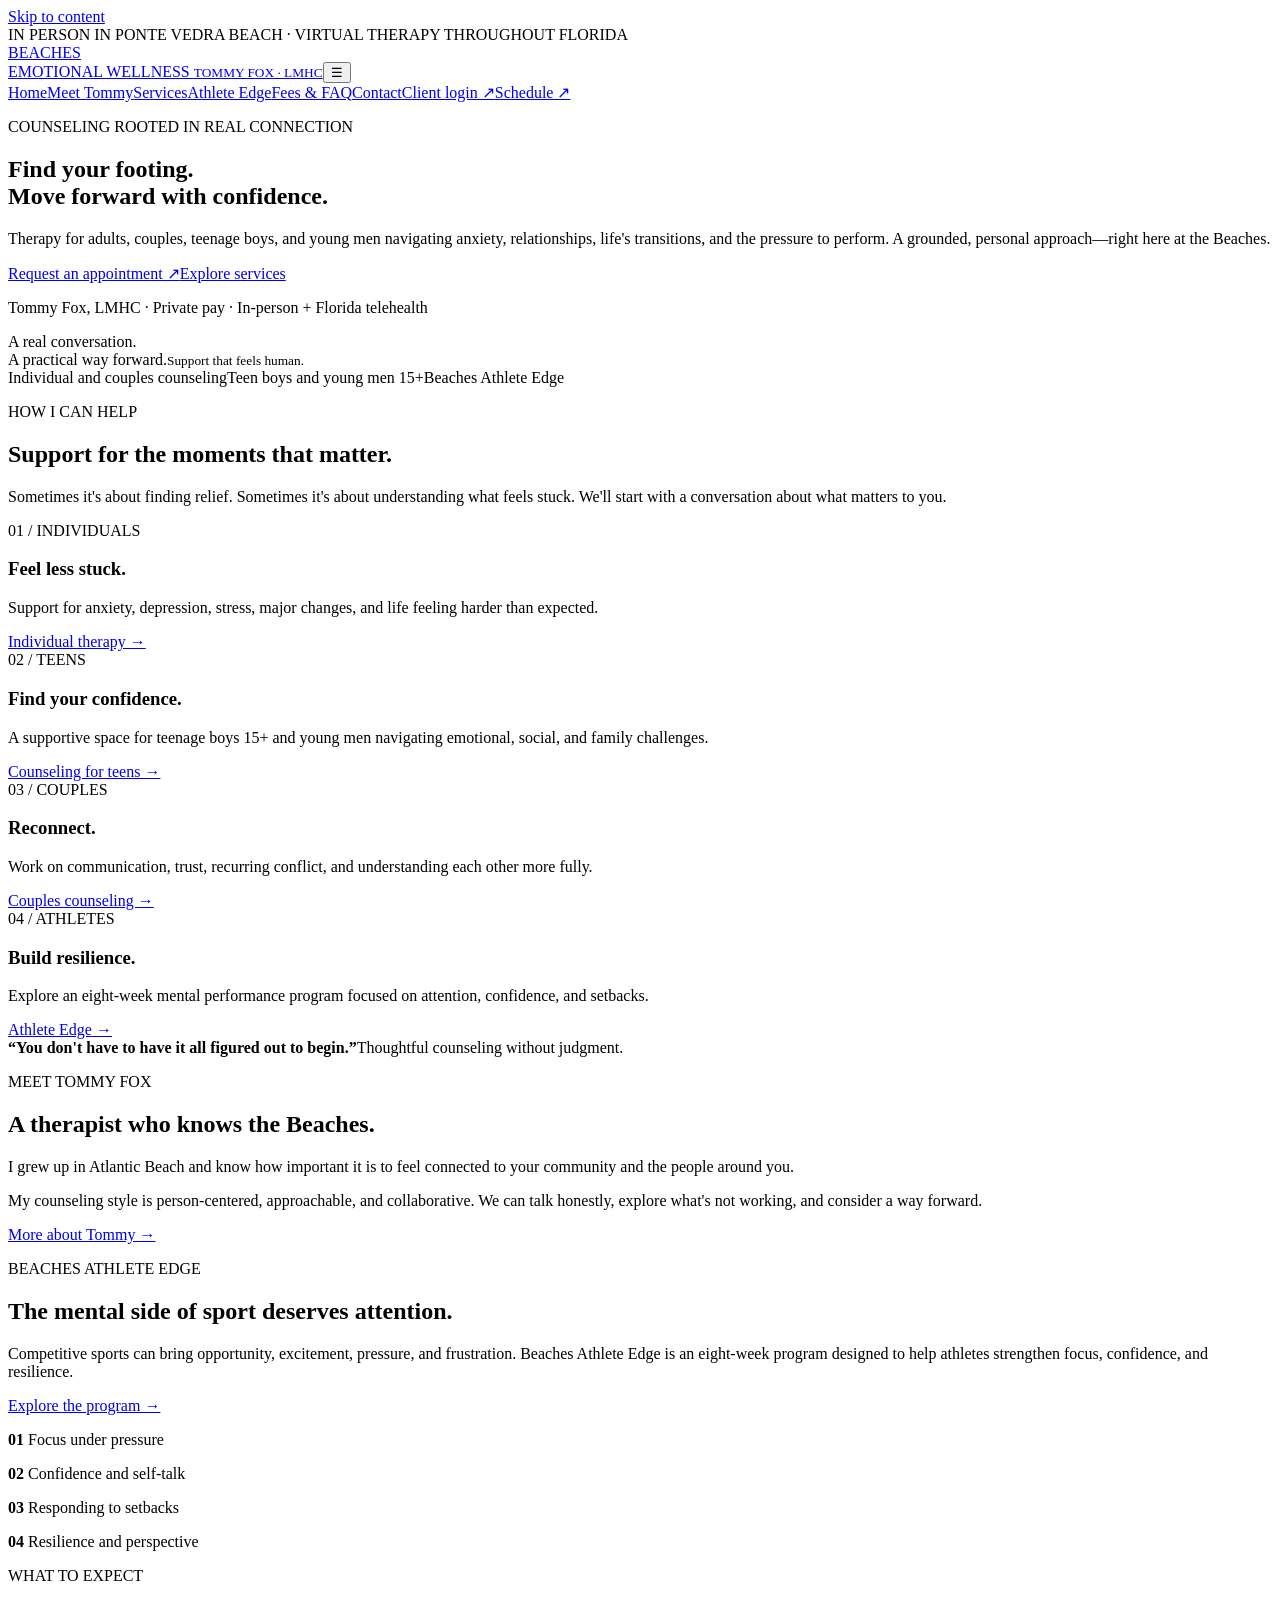
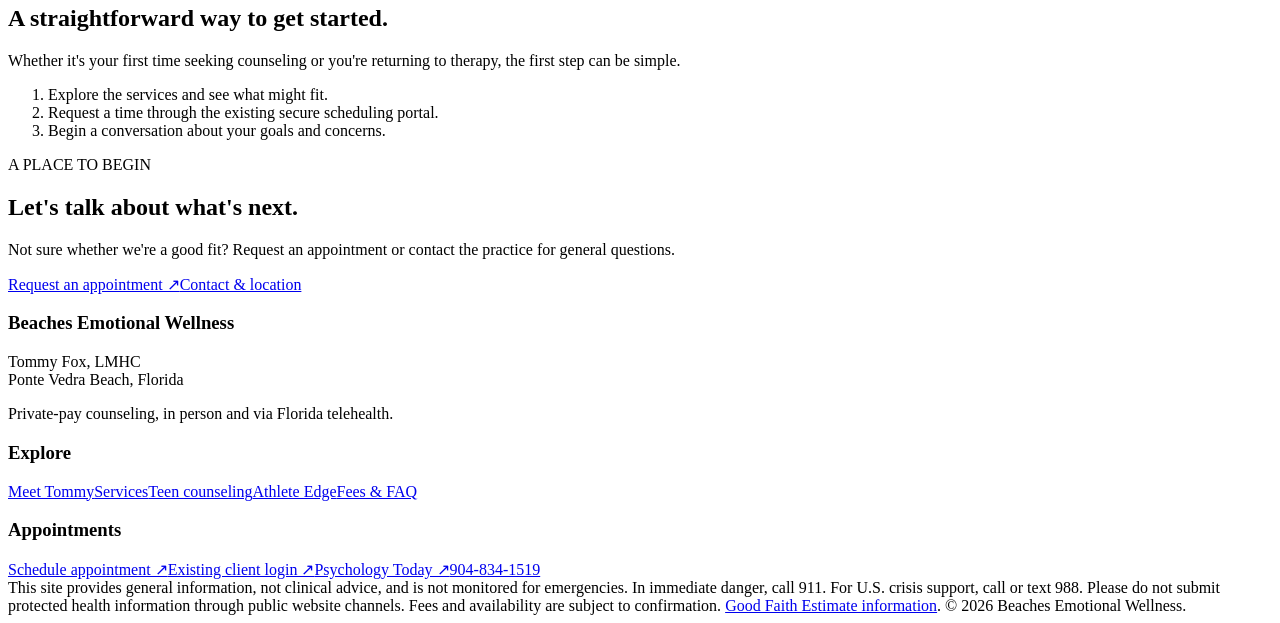
==== index.html @ 53a582b8 "Add index.html to Beaches Emotional Wellness site" ====
<!doctype html><html lang="en"><head><meta charset="utf-8"><meta name="viewport" content="width=device-width, initial-scale=1"><meta name="description" content="Private-pay counseling for adults, teen boys, couples and athletes in Ponte Vedra Beach and the Jacksonville Beaches."><meta name="theme-color" content="#f7f6f1"><title>Therapy in Ponte Vedra Beach | Beaches Emotional Wellness</title><link rel="stylesheet" href="assets/style.css"><script defer src="assets/site.js"></script></head><body><a class="skip" href="#main">Skip to content</a><div class="topbar">IN PERSON IN PONTE VEDRA BEACH · VIRTUAL THERAPY THROUGHOUT FLORIDA</div><header class="header"><div class="wrap header-content"><a class="brand" href="index.html">BEACHES<br>EMOTIONAL WELLNESS <small>TOMMY FOX · LMHC</small></a><button class="menu-toggle" aria-expanded="false" aria-controls="site-nav" aria-label="Toggle navigation">☰</button><nav id="site-nav" aria-label="Primary navigation"><a aria-current="page" href="index.html">Home</a><a  href="about.html">Meet Tommy</a><a  href="services.html">Services</a><a  href="athlete-edge.html">Athlete Edge</a><a  href="fees.html">Fees & FAQ</a><a  href="contact.html">Contact</a><a class="login" target="_blank" rel="noopener noreferrer" href="https://www.beachesemotionalwellness.com/sign-in">Client login ↗</a><a class="button solid small-button" target="_blank" rel="noopener noreferrer" href="https://www.beachesemotionalwellness.com/request/service">Schedule ↗</a></nav></div></header><main id="main"><section class="hero"><div class="wrap hero-grid"><div><p class="eyebrow">COUNSELING ROOTED IN REAL CONNECTION</p><h1>Find your footing.<br>Move forward with confidence.</h1><p class="lead">Therapy for adults, couples, teenage boys, and young men navigating anxiety, relationships, life's transitions, and the pressure to perform. A grounded, personal approach—right here at the Beaches.</p><div class="actions"><a class="button solid" href="https://www.beachesemotionalwellness.com/request/service" target="_blank" rel="noopener noreferrer">Request an appointment ↗</a><a class="button outline" href="services.html">Explore services</a></div><p class="micro">Tommy Fox, LMHC · Private pay · In-person + Florida telehealth</p></div><div class="hero-art"><div class="art-text">A real conversation.<br>A practical way forward.<small>Support that feels human.</small></div></div></div></section><div class="ribbon"><div class="wrap ribbon-content"><span>Individual and couples counseling</span><span>Teen boys and young men 15+</span><span>Beaches Athlete Edge</span></div></div><section class="section"><div class="wrap"><div class="intro"><p class="eyebrow">HOW I CAN HELP</p><h2>Support for the moments that matter.</h2><p class="lead">Sometimes it's about finding relief. Sometimes it's about understanding what feels stuck. We'll start with a conversation about what matters to you.</p></div><div class="cards four"><article class="tile"><span class="eyebrow">01 / INDIVIDUALS</span><h3>Feel less stuck.</h3><p>Support for anxiety, depression, stress, major changes, and life feeling harder than expected.</p><a class="inline-link" href="individual-therapy.html">Individual therapy →</a></article><article class="tile"><span class="eyebrow">02 / TEENS</span><h3>Find your confidence.</h3><p>A supportive space for teenage boys 15+ and young men navigating emotional, social, and family challenges.</p><a class="inline-link" href="teen-counseling.html">Counseling for teens →</a></article><article class="tile"><span class="eyebrow">03 / COUPLES</span><h3>Reconnect.</h3><p>Work on communication, trust, recurring conflict, and understanding each other more fully.</p><a class="inline-link" href="couples-counseling.html">Couples counseling →</a></article><article class="tile"><span class="eyebrow">04 / ATHLETES</span><h3>Build resilience.</h3><p>Explore an eight-week mental performance program focused on attention, confidence, and setbacks.</p><a class="inline-link" href="athlete-edge.html">Athlete Edge →</a></article></div></div></section><section class="section pale"><div class="wrap split"><div class="quote"><strong>“You don't have to have it all figured out to begin.”</strong><span>Thoughtful counseling without judgment.</span></div><div><p class="eyebrow">MEET TOMMY FOX</p><h2>A therapist who knows the Beaches.</h2><p>I grew up in Atlantic Beach and know how important it is to feel connected to your community and the people around you.</p><p>My counseling style is person-centered, approachable, and collaborative. We can talk honestly, explore what's not working, and consider a way forward.</p><a class="button outline" href="about.html">More about Tommy →</a></div></div></section><section class="section dark"><div class="wrap split"><div><p class="eyebrow light">BEACHES ATHLETE EDGE</p><h2>The mental side of sport deserves attention.</h2><p>Competitive sports can bring opportunity, excitement, pressure, and frustration. Beaches Athlete Edge is an eight-week program designed to help athletes strengthen focus, confidence, and resilience.</p><a class="button bright" href="athlete-edge.html">Explore the program →</a></div><div class="skill-list"><p><b>01</b> Focus under pressure</p><p><b>02</b> Confidence and self-talk</p><p><b>03</b> Responding to setbacks</p><p><b>04</b> Resilience and perspective</p></div></div></section><section class="section"><div class="wrap split"><div><p class="eyebrow">WHAT TO EXPECT</p><h2>A straightforward way to get started.</h2><p class="lead">Whether it's your first time seeking counseling or you're returning to therapy, the first step can be simple.</p></div><ol class="steps"><li>Explore the services and see what might fit.</li><li>Request a time through the existing secure scheduling portal.</li><li>Begin a conversation about your goals and concerns.</li></ol></div></section></main><section class="cta"><div class="wrap"><p class="eyebrow">A PLACE TO BEGIN</p><h2>Let's talk about what's next.</h2><p>Not sure whether we're a good fit? Request an appointment or contact the practice for general questions.</p><div class="actions"><a class="button solid" target="_blank" rel="noopener noreferrer" href="https://www.beachesemotionalwellness.com/request/service">Request an appointment ↗</a><a class="button outline" href="contact.html">Contact & location</a></div></div></section><footer><div class="wrap footer-grid"><div><h3>Beaches Emotional Wellness</h3><p>Tommy Fox, LMHC<br>Ponte Vedra Beach, Florida</p><p>Private-pay counseling, in person and via Florida telehealth.</p></div><div><h3>Explore</h3><a href="about.html">Meet Tommy</a><a href="services.html">Services</a><a href="teen-counseling.html">Teen counseling</a><a href="athlete-edge.html">Athlete Edge</a><a href="fees.html">Fees & FAQ</a></div><div><h3>Appointments</h3><a href="https://www.beachesemotionalwellness.com/request/service" target="_blank" rel="noopener noreferrer">Schedule appointment ↗</a><a href="https://www.beachesemotionalwellness.com/sign-in" target="_blank" rel="noopener noreferrer">Existing client login ↗</a><a href="https://www.psychologytoday.com/us/therapists/tommy-fox-ponte-vedra-beach-fl/1300887" target="_blank" rel="noopener noreferrer">Psychology Today ↗</a><a href="tel:+19048341519">904-834-1519</a></div></div><div class="wrap fine-print">This site provides general information, not clinical advice, and is not monitored for emergencies. In immediate danger, call 911. For U.S. crisis support, call or text 988. Please do not submit protected health information through public website channels. Fees and availability are subject to confirmation. <a href="fees.html#good-faith">Good Faith Estimate information</a>. © 2026 Beaches Emotional Wellness.</div></footer></body></html>
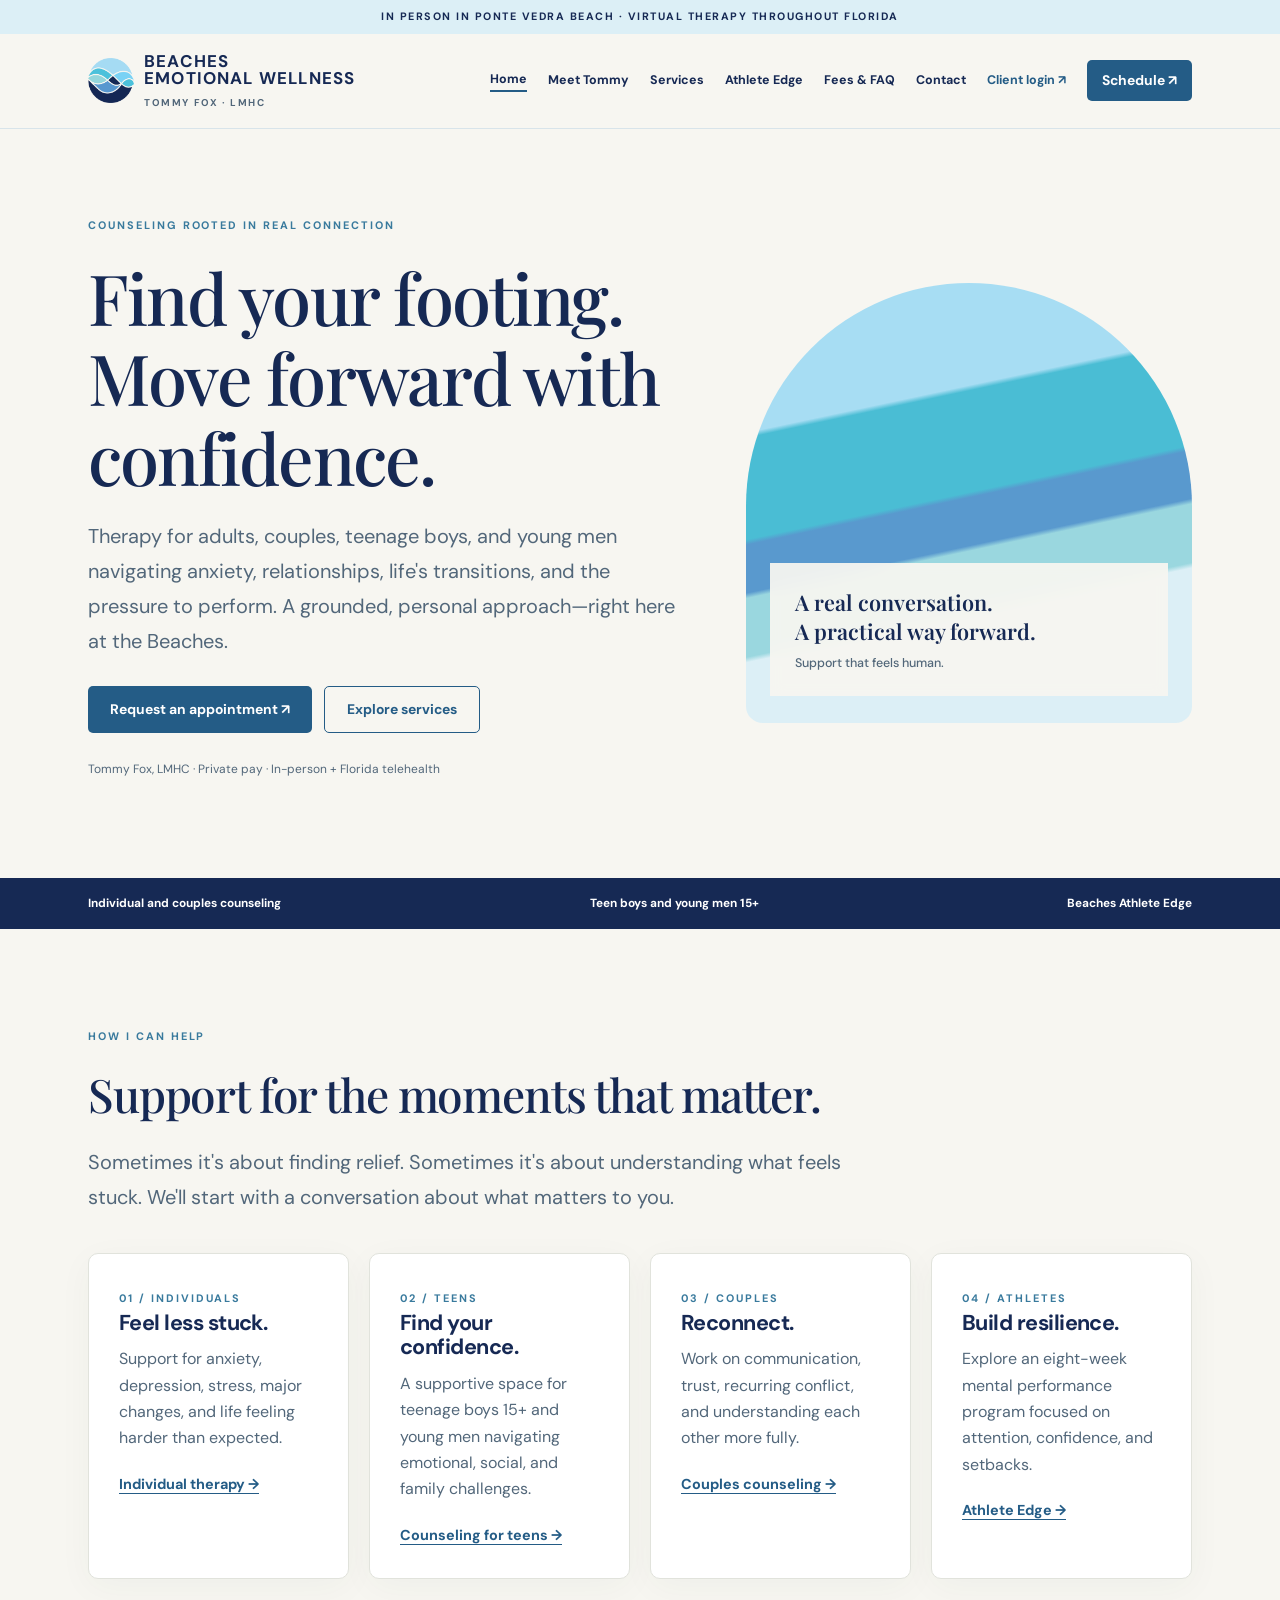
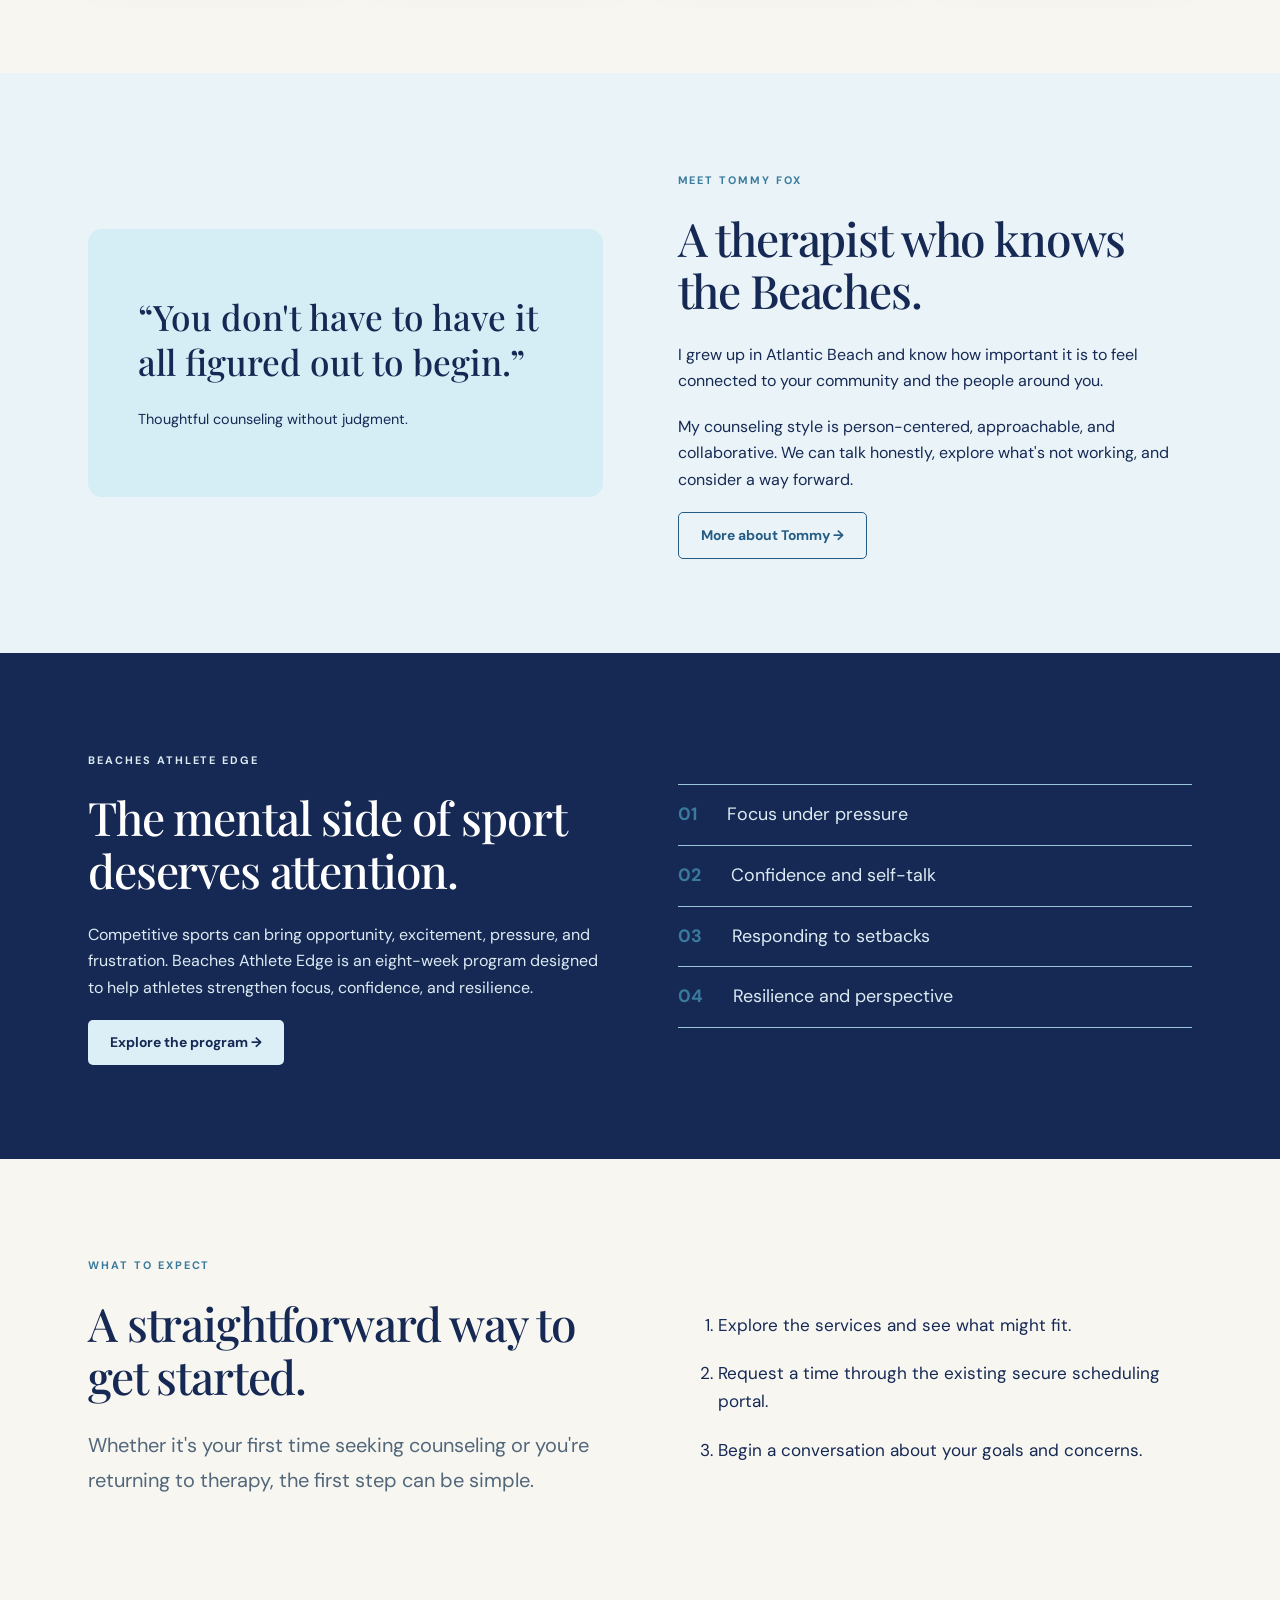
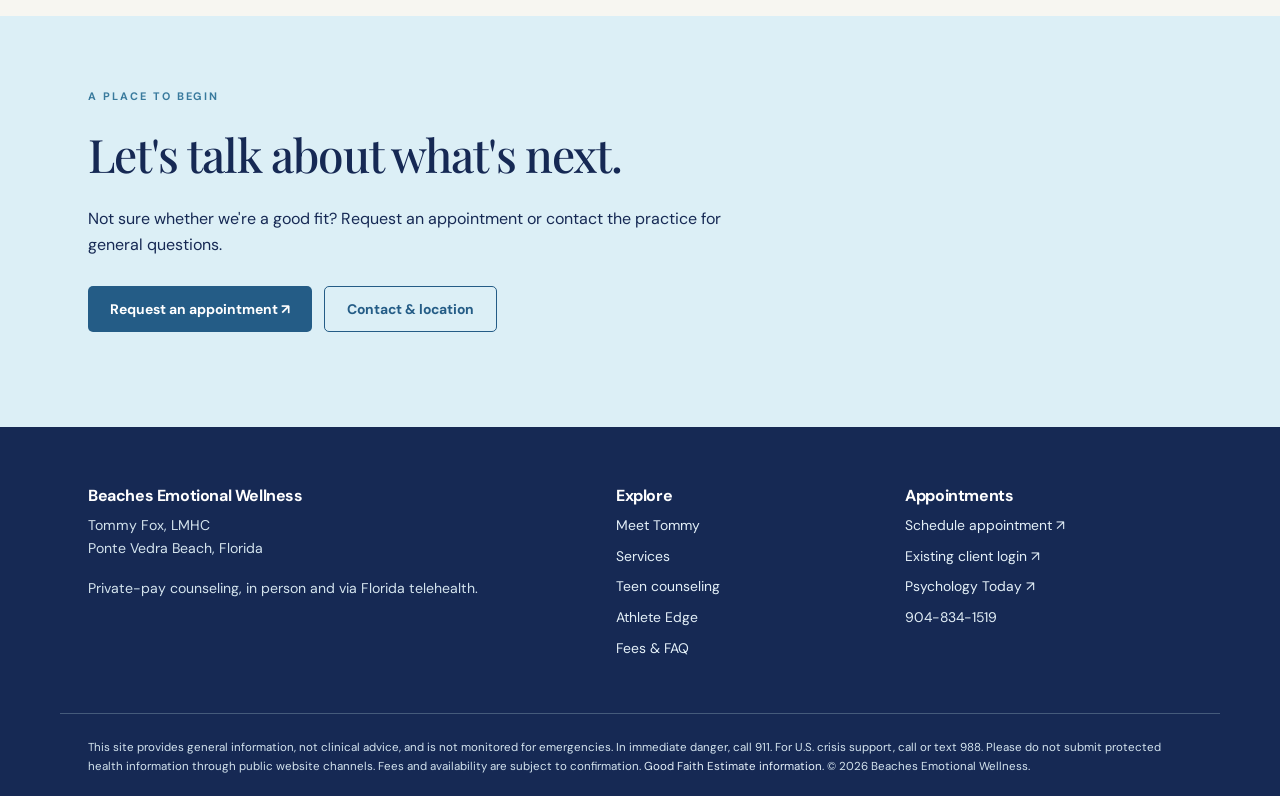
==== commit 995394f4: "Add Beaches Emotional Wellness logo to homepage header Added a logo image to the header and improved" ====
--- a/index.html
+++ b/index.html
@@ -1 +1,11 @@
-<!doctype html><html lang="en"><head><meta charset="utf-8"><meta name="viewport" content="width=device-width, initial-scale=1"><meta name="description" content="Private-pay counseling for adults, teen boys, couples and athletes in Ponte Vedra Beach and the Jacksonville Beaches."><meta name="theme-color" content="#f7f6f1"><title>Therapy in Ponte Vedra Beach | Beaches Emotional Wellness</title><link rel="stylesheet" href="assets/style.css"><script defer src="assets/site.js"></script></head><body><a class="skip" href="#main">Skip to content</a><div class="topbar">IN PERSON IN PONTE VEDRA BEACH · VIRTUAL THERAPY THROUGHOUT FLORIDA</div><header class="header"><div class="wrap header-content"><a class="brand" href="index.html">BEACHES<br>EMOTIONAL WELLNESS <small>TOMMY FOX · LMHC</small></a><button class="menu-toggle" aria-expanded="false" aria-controls="site-nav" aria-label="Toggle navigation">☰</button><nav id="site-nav" aria-label="Primary navigation"><a aria-current="page" href="index.html">Home</a><a  href="about.html">Meet Tommy</a><a  href="services.html">Services</a><a  href="athlete-edge.html">Athlete Edge</a><a  href="fees.html">Fees & FAQ</a><a  href="contact.html">Contact</a><a class="login" target="_blank" rel="noopener noreferrer" href="https://www.beachesemotionalwellness.com/sign-in">Client login ↗</a><a class="button solid small-button" target="_blank" rel="noopener noreferrer" href="https://www.beachesemotionalwellness.com/request/service">Schedule ↗</a></nav></div></header><main id="main"><section class="hero"><div class="wrap hero-grid"><div><p class="eyebrow">COUNSELING ROOTED IN REAL CONNECTION</p><h1>Find your footing.<br>Move forward with confidence.</h1><p class="lead">Therapy for adults, couples, teenage boys, and young men navigating anxiety, relationships, life's transitions, and the pressure to perform. A grounded, personal approach—right here at the Beaches.</p><div class="actions"><a class="button solid" href="https://www.beachesemotionalwellness.com/request/service" target="_blank" rel="noopener noreferrer">Request an appointment ↗</a><a class="button outline" href="services.html">Explore services</a></div><p class="micro">Tommy Fox, LMHC · Private pay · In-person + Florida telehealth</p></div><div class="hero-art"><div class="art-text">A real conversation.<br>A practical way forward.<small>Support that feels human.</small></div></div></div></section><div class="ribbon"><div class="wrap ribbon-content"><span>Individual and couples counseling</span><span>Teen boys and young men 15+</span><span>Beaches Athlete Edge</span></div></div><section class="section"><div class="wrap"><div class="intro"><p class="eyebrow">HOW I CAN HELP</p><h2>Support for the moments that matter.</h2><p class="lead">Sometimes it's about finding relief. Sometimes it's about understanding what feels stuck. We'll start with a conversation about what matters to you.</p></div><div class="cards four"><article class="tile"><span class="eyebrow">01 / INDIVIDUALS</span><h3>Feel less stuck.</h3><p>Support for anxiety, depression, stress, major changes, and life feeling harder than expected.</p><a class="inline-link" href="individual-therapy.html">Individual therapy →</a></article><article class="tile"><span class="eyebrow">02 / TEENS</span><h3>Find your confidence.</h3><p>A supportive space for teenage boys 15+ and young men navigating emotional, social, and family challenges.</p><a class="inline-link" href="teen-counseling.html">Counseling for teens →</a></article><article class="tile"><span class="eyebrow">03 / COUPLES</span><h3>Reconnect.</h3><p>Work on communication, trust, recurring conflict, and understanding each other more fully.</p><a class="inline-link" href="couples-counseling.html">Couples counseling →</a></article><article class="tile"><span class="eyebrow">04 / ATHLETES</span><h3>Build resilience.</h3><p>Explore an eight-week mental performance program focused on attention, confidence, and setbacks.</p><a class="inline-link" href="athlete-edge.html">Athlete Edge →</a></article></div></div></section><section class="section pale"><div class="wrap split"><div class="quote"><strong>“You don't have to have it all figured out to begin.”</strong><span>Thoughtful counseling without judgment.</span></div><div><p class="eyebrow">MEET TOMMY FOX</p><h2>A therapist who knows the Beaches.</h2><p>I grew up in Atlantic Beach and know how important it is to feel connected to your community and the people around you.</p><p>My counseling style is person-centered, approachable, and collaborative. We can talk honestly, explore what's not working, and consider a way forward.</p><a class="button outline" href="about.html">More about Tommy →</a></div></div></section><section class="section dark"><div class="wrap split"><div><p class="eyebrow light">BEACHES ATHLETE EDGE</p><h2>The mental side of sport deserves attention.</h2><p>Competitive sports can bring opportunity, excitement, pressure, and frustration. Beaches Athlete Edge is an eight-week program designed to help athletes strengthen focus, confidence, and resilience.</p><a class="button bright" href="athlete-edge.html">Explore the program →</a></div><div class="skill-list"><p><b>01</b> Focus under pressure</p><p><b>02</b> Confidence and self-talk</p><p><b>03</b> Responding to setbacks</p><p><b>04</b> Resilience and perspective</p></div></div></section><section class="section"><div class="wrap split"><div><p class="eyebrow">WHAT TO EXPECT</p><h2>A straightforward way to get started.</h2><p class="lead">Whether it's your first time seeking counseling or you're returning to therapy, the first step can be simple.</p></div><ol class="steps"><li>Explore the services and see what might fit.</li><li>Request a time through the existing secure scheduling portal.</li><li>Begin a conversation about your goals and concerns.</li></ol></div></section></main><section class="cta"><div class="wrap"><p class="eyebrow">A PLACE TO BEGIN</p><h2>Let's talk about what's next.</h2><p>Not sure whether we're a good fit? Request an appointment or contact the practice for general questions.</p><div class="actions"><a class="button solid" target="_blank" rel="noopener noreferrer" href="https://www.beachesemotionalwellness.com/request/service">Request an appointment ↗</a><a class="button outline" href="contact.html">Contact & location</a></div></div></section><footer><div class="wrap footer-grid"><div><h3>Beaches Emotional Wellness</h3><p>Tommy Fox, LMHC<br>Ponte Vedra Beach, Florida</p><p>Private-pay counseling, in person and via Florida telehealth.</p></div><div><h3>Explore</h3><a href="about.html">Meet Tommy</a><a href="services.html">Services</a><a href="teen-counseling.html">Teen counseling</a><a href="athlete-edge.html">Athlete Edge</a><a href="fees.html">Fees & FAQ</a></div><div><h3>Appointments</h3><a href="https://www.beachesemotionalwellness.com/request/service" target="_blank" rel="noopener noreferrer">Schedule appointment ↗</a><a href="https://www.beachesemotionalwellness.com/sign-in" target="_blank" rel="noopener noreferrer">Existing client login ↗</a><a href="https://www.psychologytoday.com/us/therapists/tommy-fox-ponte-vedra-beach-fl/1300887" target="_blank" rel="noopener noreferrer">Psychology Today ↗</a><a href="tel:+19048341519">904-834-1519</a></div></div><div class="wrap fine-print">This site provides general information, not clinical advice, and is not monitored for emergencies. In immediate danger, call 911. For U.S. crisis support, call or text 988. Please do not submit protected health information through public website channels. Fees and availability are subject to confirmation. <a href="fees.html#good-faith">Good Faith Estimate information</a>. © 2026 Beaches Emotional Wellness.</div></footer></body></html>+<!doctype html><html lang="en"><head><meta charset="utf-8"><meta name="viewport" content="width=device-width, initial-scale=1"><meta name="description" content="Private-pay counseling for adults, teen boys, couples and athletes in Ponte Vedra Beach and the Jacksonville Beaches."><meta name="theme-color" content="#f7f6f1"><title>Therapy in Ponte Vedra Beach | Beaches Emotional Wellness</title><link rel="stylesheet" href="assets/style.css"><script defer src="assets/site.js"></script></head><body><a class="skip" href="#main">Skip to content</a><div class="topbar">IN PERSON IN PONTE VEDRA BEACH · VIRTUAL THERAPY THROUGHOUT FLORIDA</div><header class="header"><div class="wrap header-content"><a class="brand" href="index.html">
+  <img
+    class="brand-logo"
+    src="assets/IconOnly_Transparent_NoBuffer.png"
+    alt=""
+  >
+  <span class="brand-name">
+    BEACHES<br>EMOTIONAL WELLNESS
+    <small>TOMMY FOX · LMHC</small>
+  </span>
+</a><button class="menu-toggle" aria-expanded="false" aria-controls="site-nav" aria-label="Toggle navigation">☰</button><nav id="site-nav" aria-label="Primary navigation"><a aria-current="page" href="index.html">Home</a><a  href="about.html">Meet Tommy</a><a  href="services.html">Services</a><a  href="athlete-edge.html">Athlete Edge</a><a  href="fees.html">Fees & FAQ</a><a  href="contact.html">Contact</a><a class="login" target="_blank" rel="noopener noreferrer" href="https://www.beachesemotionalwellness.com/sign-in">Client login ↗</a><a class="button solid small-button" target="_blank" rel="noopener noreferrer" href="https://www.beachesemotionalwellness.com/request/service">Schedule ↗</a></nav></div></header><main id="main"><section class="hero"><div class="wrap hero-grid"><div><p class="eyebrow">COUNSELING ROOTED IN REAL CONNECTION</p><h1>Find your footing.<br>Move forward with confidence.</h1><p class="lead">Therapy for adults, couples, teenage boys, and young men navigating anxiety, relationships, life's transitions, and the pressure to perform. A grounded, personal approach—right here at the Beaches.</p><div class="actions"><a class="button solid" href="https://www.beachesemotionalwellness.com/request/service" target="_blank" rel="noopener noreferrer">Request an appointment ↗</a><a class="button outline" href="services.html">Explore services</a></div><p class="micro">Tommy Fox, LMHC · Private pay · In-person + Florida telehealth</p></div><div class="hero-art"><div class="art-text">A real conversation.<br>A practical way forward.<small>Support that feels human.</small></div></div></div></section><div class="ribbon"><div class="wrap ribbon-content"><span>Individual and couples counseling</span><span>Teen boys and young men 15+</span><span>Beaches Athlete Edge</span></div></div><section class="section"><div class="wrap"><div class="intro"><p class="eyebrow">HOW I CAN HELP</p><h2>Support for the moments that matter.</h2><p class="lead">Sometimes it's about finding relief. Sometimes it's about understanding what feels stuck. We'll start with a conversation about what matters to you.</p></div><div class="cards four"><article class="tile"><span class="eyebrow">01 / INDIVIDUALS</span><h3>Feel less stuck.</h3><p>Support for anxiety, depression, stress, major changes, and life feeling harder than expected.</p><a class="inline-link" href="individual-therapy.html">Individual therapy →</a></article><article class="tile"><span class="eyebrow">02 / TEENS</span><h3>Find your confidence.</h3><p>A supportive space for teenage boys 15+ and young men navigating emotional, social, and family challenges.</p><a class="inline-link" href="teen-counseling.html">Counseling for teens →</a></article><article class="tile"><span class="eyebrow">03 / COUPLES</span><h3>Reconnect.</h3><p>Work on communication, trust, recurring conflict, and understanding each other more fully.</p><a class="inline-link" href="couples-counseling.html">Couples counseling →</a></article><article class="tile"><span class="eyebrow">04 / ATHLETES</span><h3>Build resilience.</h3><p>Explore an eight-week mental performance program focused on attention, confidence, and setbacks.</p><a class="inline-link" href="athlete-edge.html">Athlete Edge →</a></article></div></div></section><section class="section pale"><div class="wrap split"><div class="quote"><strong>“You don't have to have it all figured out to begin.”</strong><span>Thoughtful counseling without judgment.</span></div><div><p class="eyebrow">MEET TOMMY FOX</p><h2>A therapist who knows the Beaches.</h2><p>I grew up in Atlantic Beach and know how important it is to feel connected to your community and the people around you.</p><p>My counseling style is person-centered, approachable, and collaborative. We can talk honestly, explore what's not working, and consider a way forward.</p><a class="button outline" href="about.html">More about Tommy →</a></div></div></section><section class="section dark"><div class="wrap split"><div><p class="eyebrow light">BEACHES ATHLETE EDGE</p><h2>The mental side of sport deserves attention.</h2><p>Competitive sports can bring opportunity, excitement, pressure, and frustration. Beaches Athlete Edge is an eight-week program designed to help athletes strengthen focus, confidence, and resilience.</p><a class="button bright" href="athlete-edge.html">Explore the program →</a></div><div class="skill-list"><p><b>01</b> Focus under pressure</p><p><b>02</b> Confidence and self-talk</p><p><b>03</b> Responding to setbacks</p><p><b>04</b> Resilience and perspective</p></div></div></section><section class="section"><div class="wrap split"><div><p class="eyebrow">WHAT TO EXPECT</p><h2>A straightforward way to get started.</h2><p class="lead">Whether it's your first time seeking counseling or you're returning to therapy, the first step can be simple.</p></div><ol class="steps"><li>Explore the services and see what might fit.</li><li>Request a time through the existing secure scheduling portal.</li><li>Begin a conversation about your goals and concerns.</li></ol></div></section></main><section class="cta"><div class="wrap"><p class="eyebrow">A PLACE TO BEGIN</p><h2>Let's talk about what's next.</h2><p>Not sure whether we're a good fit? Request an appointment or contact the practice for general questions.</p><div class="actions"><a class="button solid" target="_blank" rel="noopener noreferrer" href="https://www.beachesemotionalwellness.com/request/service">Request an appointment ↗</a><a class="button outline" href="contact.html">Contact & location</a></div></div></section><footer><div class="wrap footer-grid"><div><h3>Beaches Emotional Wellness</h3><p>Tommy Fox, LMHC<br>Ponte Vedra Beach, Florida</p><p>Private-pay counseling, in person and via Florida telehealth.</p></div><div><h3>Explore</h3><a href="about.html">Meet Tommy</a><a href="services.html">Services</a><a href="teen-counseling.html">Teen counseling</a><a href="athlete-edge.html">Athlete Edge</a><a href="fees.html">Fees & FAQ</a></div><div><h3>Appointments</h3><a href="https://www.beachesemotionalwellness.com/request/service" target="_blank" rel="noopener noreferrer">Schedule appointment ↗</a><a href="https://www.beachesemotionalwellness.com/sign-in" target="_blank" rel="noopener noreferrer">Existing client login ↗</a><a href="https://www.psychologytoday.com/us/therapists/tommy-fox-ponte-vedra-beach-fl/1300887" target="_blank" rel="noopener noreferrer">Psychology Today ↗</a><a href="tel:+19048341519">904-834-1519</a></div></div><div class="wrap fine-print">This site provides general information, not clinical advice, and is not monitored for emergencies. In immediate danger, call 911. For U.S. crisis support, call or text 988. Please do not submit protected health information through public website channels. Fees and availability are subject to confirmation. <a href="fees.html#good-faith">Good Faith Estimate information</a>. © 2026 Beaches Emotional Wellness.</div></footer></body></html>
--- a/assets/style.css
+++ b/assets/style.css
@@ -0,0 +1,190 @@
+@import url('https://fonts.googleapis.com/css2?family=DM+Sans:wght@400;500;600;700&family=Playfair+Display:wght@500;600&display=swap');:root{--ink:#183c3b;--green:#1d5551;--mint:#c2ded6;--paper:#f7f6f1;--white:#fff;--sand:#e9ddce;--gray:#596765;--line:#dcded7}*{box-sizing:border-box}html{scroll-behavior:smooth}body{margin:0;color:var(--ink);background:var(--paper);font:16px/1.65 'DM Sans',Arial,sans-serif}h1,h2,h3{line-height:1.14;letter-spacing:-.025em}h1,h2{font-family:'Playfair Display',Georgia,serif;font-weight:500}h1{font-size:clamp(2.8rem,5.5vw,5.1rem);margin:.3em 0}h2{font-size:clamp(2.1rem,3.6vw,3.35rem);margin:.2em 0 .55em}h3{font-size:1.35rem;margin:0 0 .5em}p{margin:.4em 0 1.2em}a{color:inherit}a:hover{color:#0a7e71}.wrap{max-width:1160px;padding:0 28px;margin:auto}.narrow{max-width:820px}.topbar{font-size:.67rem;font-weight:700;letter-spacing:.14em;text-align:center;padding:8px 16px;background:#d7e8e1}.header{position:sticky;top:0;z-index:10;background:rgba(247,246,241,.97);border-bottom:1px solid var(--line);backdrop-filter:blur(12px)}.header-content{display:flex;align-items:center;justify-content:space-between;min-height:94px;gap:24px}.brand{text-decoration:none;font-weight:700;line-height:1.05;font-size:1.06rem;letter-spacing:.07em}.brand small{display:block;font-size:.62rem;letter-spacing:.16em;color:var(--gray);margin-top:10px}.header nav{display:flex;align-items:center;gap:21px}.header nav>a:not(.button){font-size:.78rem;font-weight:700;text-decoration:none}.header nav>a[aria-current=page]{border-bottom:2px solid var(--green)}.header nav .login{color:#376a62}.menu-toggle{display:none;border:0;background:transparent;font-size:1.6rem;color:var(--ink)}.button{display:inline-flex;align-items:center;justify-content:center;padding:13px 22px;border-radius:5px;text-decoration:none;font-size:.87rem;font-weight:700;transition:.15s ease;line-height:1.35}.button.solid{background:var(--green);color:white}.button.solid:hover{background:#28736d}.button.outline{border:1px solid var(--green);color:var(--green);background:transparent}.button.outline:hover{background:#e4efeb}.button.bright{background:#d8e9df;color:var(--ink)}.small-button{padding:11px 15px}.eyebrow{font-size:.68rem;font-weight:700;letter-spacing:.18em;color:#477770;margin-bottom:22px}.eyebrow.light{color:#b6ddd0}.lead{font-size:clamp(1.07rem,1.6vw,1.25rem);color:#485f5b;line-height:1.75}.actions{display:flex;flex-wrap:wrap;gap:12px;margin:27px 0}.micro{font-size:.75rem;color:var(--gray)}.hero{padding:84px 0}.hero-grid{display:grid;grid-template-columns:1.2fr .9fr;align-items:center;gap:64px}.hero-art{min-height:440px;border-radius:240px 240px 18px 18px;background:radial-gradient(ellipse at 75% 24%,#f4d3b0 0,transparent 32%),linear-gradient(168deg,#b2d5cf 0 28%,#e1e6d5 29% 48%,#7ea9a4 49% 58%,#d4bda2 59% 70%,#d3e1d9 71% 100%);position:relative;overflow:hidden}.art-text{position:absolute;bottom:27px;left:24px;right:24px;padding:25px;background:#f7f6f1e8;backdrop-filter:blur(7px);font:600 1.35rem/1.32 'Playfair Display',Georgia,serif}.art-text small{display:block;font:500 .78rem 'DM Sans',sans-serif;margin-top:10px;color:#5a726d}.ribbon{background:var(--green);color:#e0f0e8}.ribbon-content{display:flex;justify-content:space-between;gap:18px;padding-top:16px;padding-bottom:16px;font-size:.74rem;font-weight:700}.section{padding:94px 0}.section.pale{background:#e8eee9}.section.dark{background:#173f3e;color:white}.section.dark p{color:#d5e4df}.intro{max-width:760px;margin:0 0 38px}.cards{display:grid;gap:20px}.cards.four{grid-template-columns:repeat(4,1fr)}.cards.two{grid-template-columns:repeat(2,1fr)}.tile{background:white;border:1px solid #e1e3dc;border-radius:10px;padding:30px;box-shadow:0 8px 35px #24483e0a}.tile h2{font-size:2rem}.tile h2 small{font:400 .9rem 'DM Sans',sans-serif;color:var(--gray)}.tile p{color:#52625f}.tile ul{padding-left:20px}.tile li{margin-bottom:11px}.inline-link{font-size:.9rem;font-weight:700;color:#2a6c63;text-underline-offset:4px}.split{display:grid;grid-template-columns:1fr 1fr;gap:75px;align-items:center}.quote{background:#c9ddd3;padding:65px 50px;border-radius:14px}.quote strong{font:500 2.2rem/1.28 'Playfair Display',Georgia,serif;display:block}.quote span{display:block;margin-top:24px;font-size:.9rem}.skill-list{border-top:1px solid #6c9991}.skill-list p{border-bottom:1px solid #6c9991;padding:15px 0;margin:0;font-size:1.12rem}.skill-list b{margin-right:25px;color:#a9d9c6}.steps{font-size:1.07rem}.steps li{padding:10px 0}.page-hero{padding:86px 0 76px;background:linear-gradient(115deg,#e0eee7,var(--paper) 65%)}.page-hero.athlete{background:linear-gradient(115deg,#d1e2dc,#e8ebe0)}.page-hero h1{max-width:910px}.portrait-card{min-height:470px;background:linear-gradient(150deg,#b1d0ca,#ead9c7);border-radius:15px;display:flex;flex-direction:column;align-items:center;justify-content:center;color:#315b56}.portrait-mark{font:500 5rem Georgia,serif;opacity:.4}.portrait-card p{font-size:.74rem}.faq{border-top:1px solid #c4cfc9}.faq h3{margin:25px 0 5px}.faq p{border-bottom:1px solid #c4cfc9;padding-bottom:25px}.cta{padding:68px 0;background:#d4e5dc}.cta .wrap{max-width:1160px}.cta p{max-width:670px}footer{background:#123735;color:#e7f0eb;padding:60px 0 20px}footer a{color:#e7f0eb;text-decoration:none}footer a:hover{color:#a9dacc}footer p{color:#d1dfd9;font-size:.88rem}.footer-grid{display:grid;grid-template-columns:2fr 1fr 1.2fr;gap:50px}.footer-grid h3{font-size:1rem}.footer-grid a{display:block;margin:8px 0;font-size:.87rem}.fine-print{border-top:1px solid #3e6762;margin-top:45px;padding-top:24px;font-size:.72rem;color:#c9ddd5}.skip{position:absolute;left:-10000px}.skip:focus{left:12px;top:12px;z-index:100;background:white;padding:10px}@media(max-width:1040px){.header nav{gap:12px}.header nav>a:not(.button){font-size:.71rem}.cards.four{grid-template-columns:repeat(2,1fr)}}@media(max-width:760px){.wrap{padding:0 20px}.topbar{font-size:.56rem}.header-content{min-height:72px}.menu-toggle{display:block}.header nav{display:none;position:absolute;left:0;right:0;top:100%;background:var(--paper);padding:18px 22px 25px;border-bottom:1px solid var(--line);box-shadow:0 15px 20px #00000015;flex-direction:column;align-items:stretch}.header nav.open{display:flex}.header nav>a:not(.button){font-size:.96rem;padding:6px 0}.hero{padding:50px 0}.hero-grid,.split{grid-template-columns:1fr;gap:32px}.hero-art{min-height:310px;max-width:500px}.ribbon-content{flex-direction:column;gap:4px}.section{padding:60px 0}.page-hero{padding:60px 0}.cards.two,.cards.four,.footer-grid{grid-template-columns:1fr}.tile{padding:25px}.quote{padding:40px}.footer-grid{gap:24px}.cta{padding:55px 0}}
+
+/* Beaches Emotional Wellness brand colors */
+
+:root {
+  --ink: #162954;
+  --green: #245C86;
+  --mint: #9AD7DF;
+  --paper: #f7f6f1;
+  --sand: #e7f1f5;
+  --gray: #52677A;
+  --line: #d8e4ea;
+}
+
+a:hover,
+.inline-link {
+  color: #245C86;
+}
+
+.topbar {
+  background: #dceff6;
+}
+
+.header nav .login {
+  color: #245C86;
+}
+
+.button.solid:hover {
+  background: #162954;
+}
+
+.button.outline:hover {
+  background: #e7f3f8;
+}
+
+.button.bright {
+  background: #dceff6;
+}
+
+.eyebrow {
+  color: #397A9D;
+}
+
+.eyebrow.light {
+  color: #b5e3f0;
+}
+
+.lead,
+.tile p {
+  color: #52677A;
+}
+
+.ribbon {
+  background: #162954;
+  color: #ffffff;
+}
+
+.section.pale {
+  background: #eaf4f8;
+}
+
+.section.dark {
+  background: #162954;
+}
+
+.section.dark p {
+  color: #dcebf3;
+}
+
+.quote {
+  background: #d5edf5;
+}
+
+.skill-list {
+  border-color: #9bc6da;
+}
+
+.skill-list p {
+  border-color: #9bc6da;
+}
+
+.skill-list b {
+  color: #397A9D;
+}
+
+.page-hero {
+  background: linear-gradient(115deg, #dceff6, var(--paper) 65%);
+}
+
+.page-hero.athlete {
+  background: linear-gradient(115deg, #d3eaf5, #eaf3f5);
+}
+
+.portrait-card {
+  background: linear-gradient(150deg, #b9e2f2, #f0e8db);
+  color: #245C86;
+}
+
+.faq,
+.faq p {
+  border-color: #c9dce6;
+}
+
+.cta {
+  background: #dceff6;
+}
+
+footer {
+  background: #162954;
+  color: #ffffff;
+}
+
+footer a {
+  color: #e4f0f8;
+}
+
+footer a:hover {
+  color: #9ad7df;
+}
+
+footer p,
+.fine-print {
+  color: #d4e4ee;
+}
+
+.fine-print {
+  border-color: #455b7b;
+}
+
+
+/* Homepage artwork - coastal brand colors */
+
+.hero-art {
+  background:
+    linear-gradient(
+      168deg,
+      #a7ddf3 0%,
+      #a7ddf3 28%,
+      #4abdd4 29%,
+      #4abdd4 48%,
+      #5999ce 49%,
+      #5999ce 58%,
+      #9ad7df 59%,
+      #9ad7df 70%,
+      #dceff6 71%,
+      #dceff6 100%
+    );
+}
+
+.art-text {
+  background: rgba(247, 246, 241, 0.94);
+}
+
+.art-text small {
+  color: #52677a;
+}
+
+
+
+/* Beaches Emotional Wellness header logo */
+
+.brand {
+  display: flex;
+  align-items: center;
+  gap: 10px;
+  flex-shrink: 0;
+}
+
+.brand-logo {
+  width: 46px;
+  height: 46px;
+  object-fit: contain;
+  flex-shrink: 0;
+}
+
+.brand-name {
+  display: block;
+}
+
+@media (max-width: 760px) {
+  .brand-logo {
+    width: 36px;
+    height: 36px;
+  }
+
+  .brand {
+    gap: 8px;
+    font-size: 0.9rem;
+  }
+}
